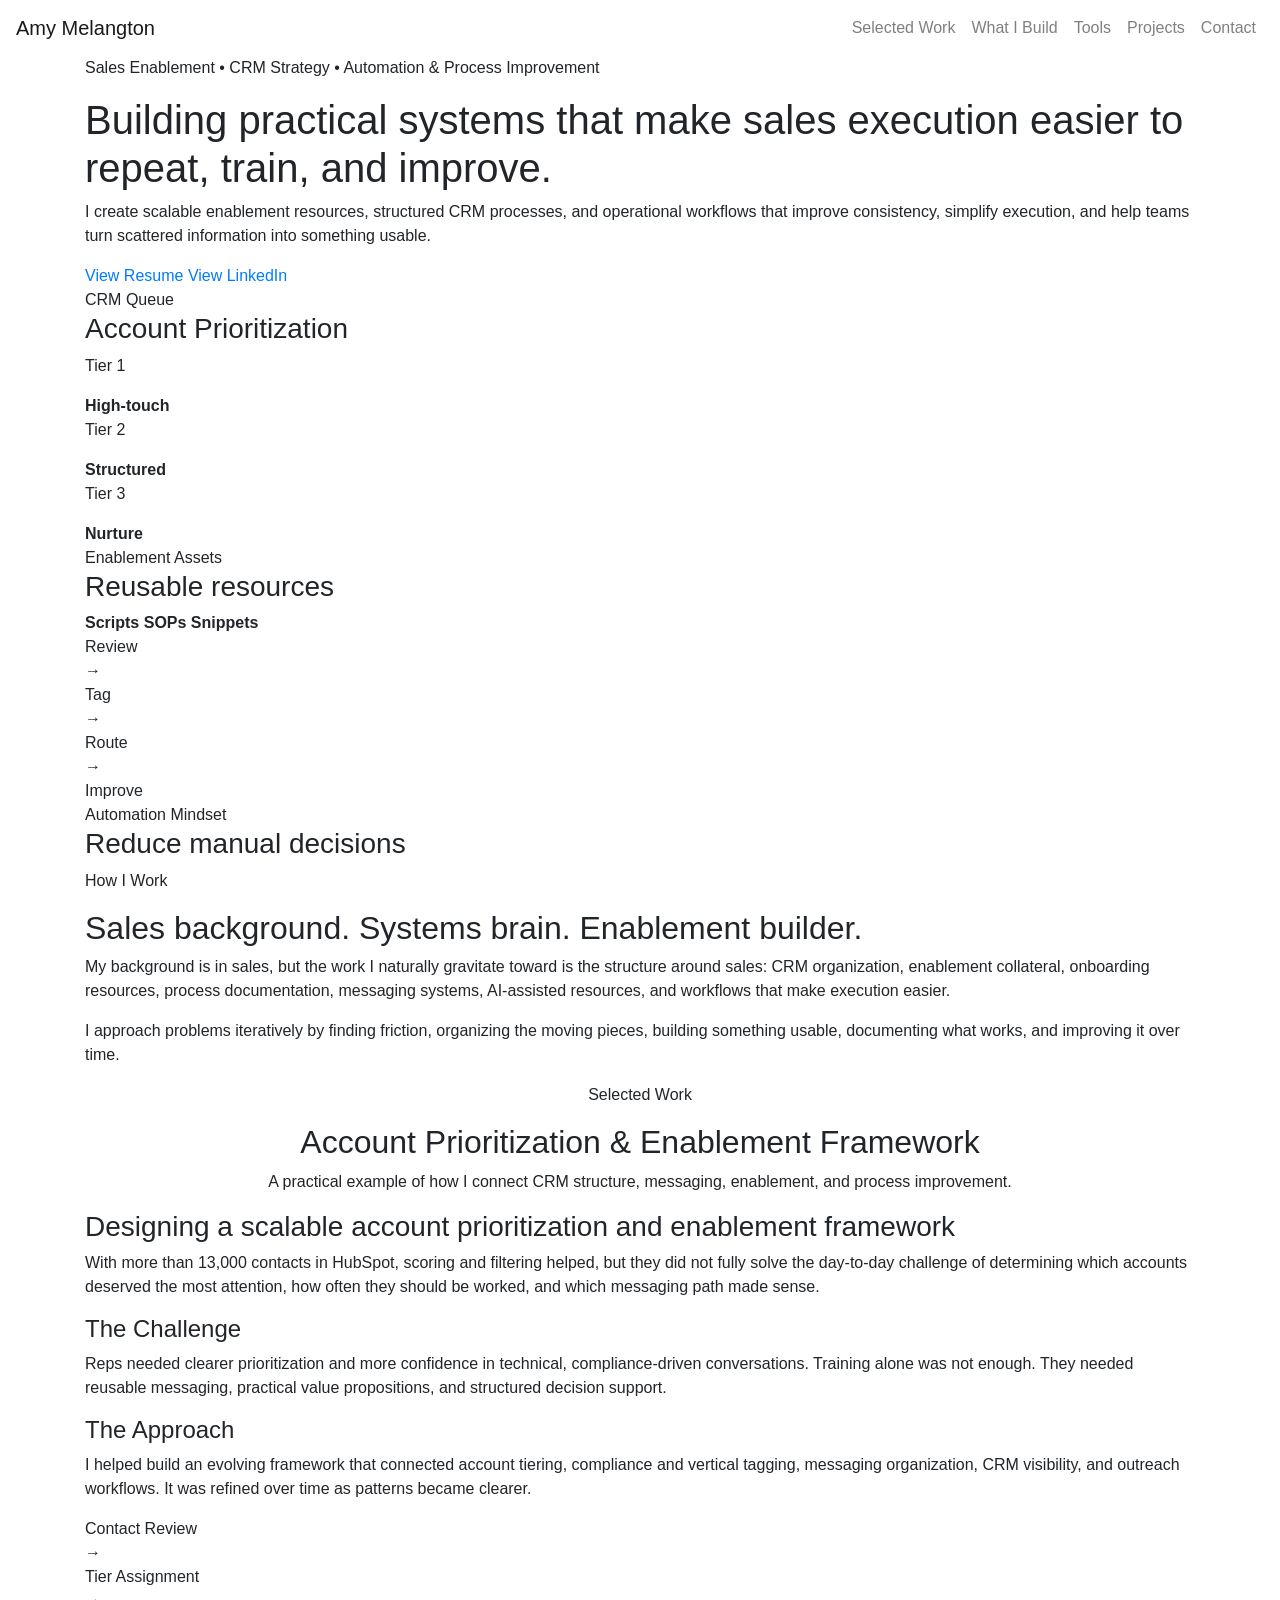
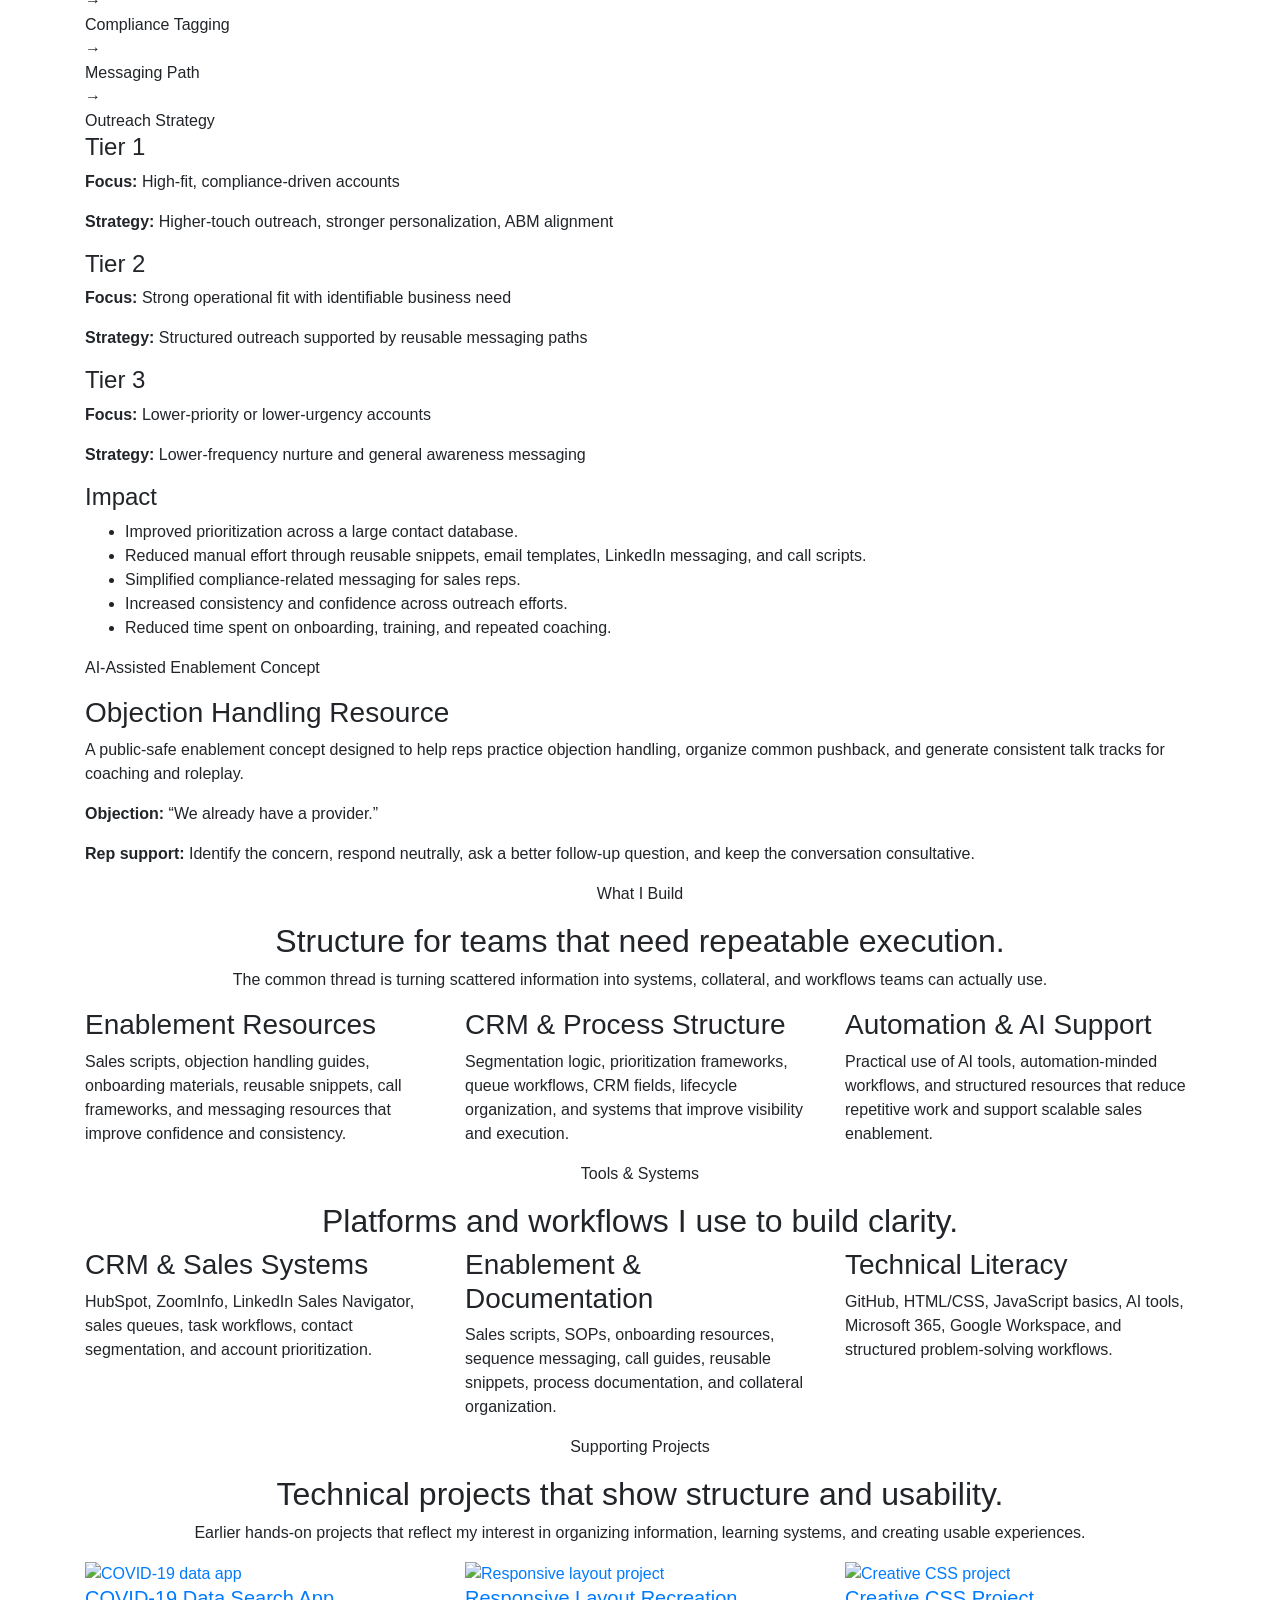
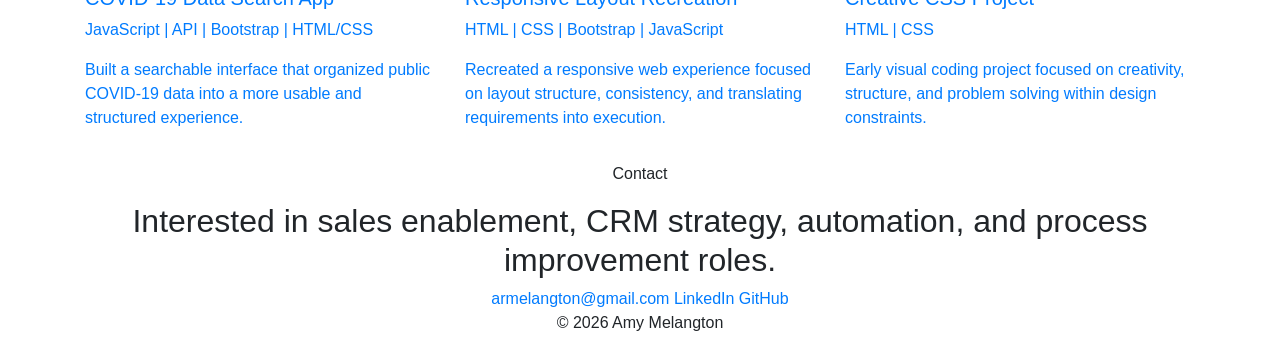
==== index.html @ 7f90ec75 "Create landing page index.html" ====
<!DOCTYPE html>
<html lang="en">
<head>
  <meta charset="UTF-8" />
  <meta name="viewport" content="width=device-width, initial-scale=1.0" />
  <title>Amy Melangton | Sales Enablement, CRM Strategy & Automation</title>

  <link rel="stylesheet" href="https://cdn.jsdelivr.net/npm/bootstrap@4.5.3/dist/css/bootstrap.min.css" />
  <link rel="stylesheet" href="./index.css" />
  <link href="https://fonts.googleapis.com/css2?family=Montserrat:wght@400;500;600;700;800&display=swap" rel="stylesheet" />
</head>

<body>
  <div id="page-wrapper">
    <header class="site-header">
      <nav class="navbar navbar-expand-md navbar-light">
        <a class="navbar-brand" href="#home">Amy Melangton</a>

        <button class="navbar-toggler" type="button" data-toggle="collapse" data-target="#navbarMenu" aria-controls="navbarMenu" aria-expanded="false" aria-label="Toggle navigation">
          <span class="navbar-toggler-icon"></span>
        </button>

        <div class="collapse navbar-collapse" id="navbarMenu">
          <ul class="navbar-nav ml-auto">
            <li class="nav-item"><a class="nav-link" href="#work">Selected Work</a></li>
            <li class="nav-item"><a class="nav-link" href="#build">What I Build</a></li>
            <li class="nav-item"><a class="nav-link" href="#tools">Tools</a></li>
            <li class="nav-item"><a class="nav-link" href="#projects">Projects</a></li>
            <li class="nav-item"><a class="nav-link" href="#contact">Contact</a></li>
          </ul>
        </div>
      </nav>
    </header>

    <main>
      <section id="home" class="hero-section">
        <div class="container hero-grid">
          <div class="hero-copy-block">
            <p class="eyebrow">Sales Enablement • CRM Strategy • Automation & Process Improvement</p>
            <h1>Building practical systems that make sales execution easier to repeat, train, and improve.</h1>
            <p class="hero-copy">
              I create scalable enablement resources, structured CRM processes, and operational workflows that improve consistency, simplify execution, and help teams turn scattered information into something usable.
            </p>

            <div class="hero-actions">
              <a class="btn-primary-custom" href="https://drive.google.com/file/d/1OQr556FsSG1uDfLB6r_ijONthHhYQtJM/view?usp=sharing" target="_blank">View Resume</a>
              <a class="btn-secondary-custom" href="https://www.linkedin.com/in/amymelangton" target="_blank">View LinkedIn</a>
            </div>
          </div>

          <div class="ops-visual" aria-label="Enablement and CRM systems visual">
            <div class="visual-card visual-card-large">
              <span>CRM Queue</span>
              <h3>Account Prioritization</h3>
              <div class="status-row"><p>Tier 1</p><strong>High-touch</strong></div>
              <div class="status-row"><p>Tier 2</p><strong>Structured</strong></div>
              <div class="status-row"><p>Tier 3</p><strong>Nurture</strong></div>
            </div>

            <div class="visual-card visual-card-small">
              <span>Enablement Assets</span>
              <h3>Reusable resources</h3>
              <div class="chip-row">
                <b>Scripts</b>
                <b>SOPs</b>
                <b>Snippets</b>
              </div>
            </div>

            <div class="workflow-bar">
              <div>Review</div>
              <span>→</span>
              <div>Tag</div>
              <span>→</span>
              <div>Route</div>
              <span>→</span>
              <div>Improve</div>
            </div>

            <div class="visual-card visual-card-bottom">
              <span>Automation Mindset</span>
              <h3>Reduce manual decisions</h3>
              <div class="progress-track"><div></div></div>
            </div>
          </div>
        </div>
      </section>

      <section class="positioning-section">
        <div class="container">
          <div class="positioning-card">
            <p class="eyebrow">How I Work</p>
            <h2>Sales background. Systems brain. Enablement builder.</h2>
            <p>
              My background is in sales, but the work I naturally gravitate toward is the structure around sales: CRM organization, enablement collateral, onboarding resources, process documentation, messaging systems, AI-assisted resources, and workflows that make execution easier.
            </p>
            <p>
              I approach problems iteratively by finding friction, organizing the moving pieces, building something usable, documenting what works, and improving it over time.
            </p>
          </div>
        </div>
      </section>

      <section id="work" class="section-wrapper">
        <div class="container text-center">
          <p class="eyebrow">Selected Work</p>
          <h2 class="section-title">Account Prioritization & Enablement Framework</h2>
          <p class="section-intro">
            A practical example of how I connect CRM structure, messaging, enablement, and process improvement.
          </p>
        </div>

        <div class="container">
          <div class="case-study-card">
            <div class="case-study-header">
              <h3>Designing a scalable account prioritization and enablement framework</h3>
              <p>
                With more than 13,000 contacts in HubSpot, scoring and filtering helped, but they did not fully solve the day-to-day challenge of determining which accounts deserved the most attention, how often they should be worked, and which messaging path made sense.
              </p>
            </div>

            <div class="case-grid">
              <div>
                <h4>The Challenge</h4>
                <p>
                  Reps needed clearer prioritization and more confidence in technical, compliance-driven conversations. Training alone was not enough. They needed reusable messaging, practical value propositions, and structured decision support.
                </p>
              </div>

              <div>
                <h4>The Approach</h4>
                <p>
                  I helped build an evolving framework that connected account tiering, compliance and vertical tagging, messaging organization, CRM visibility, and outreach workflows. It was refined over time as patterns became clearer.
                </p>
              </div>
            </div>

            <div class="process-flow">
              <div>Contact Review</div>
              <span>→</span>
              <div>Tier Assignment</div>
              <span>→</span>
              <div>Compliance Tagging</div>
              <span>→</span>
              <div>Messaging Path</div>
              <span>→</span>
              <div>Outreach Strategy</div>
            </div>

            <div class="tier-grid">
              <div class="tier-card">
                <h4>Tier 1</h4>
                <p><strong>Focus:</strong> High-fit, compliance-driven accounts</p>
                <p><strong>Strategy:</strong> Higher-touch outreach, stronger personalization, ABM alignment</p>
              </div>

              <div class="tier-card">
                <h4>Tier 2</h4>
                <p><strong>Focus:</strong> Strong operational fit with identifiable business need</p>
                <p><strong>Strategy:</strong> Structured outreach supported by reusable messaging paths</p>
              </div>

              <div class="tier-card">
                <h4>Tier 3</h4>
                <p><strong>Focus:</strong> Lower-priority or lower-urgency accounts</p>
                <p><strong>Strategy:</strong> Lower-frequency nurture and general awareness messaging</p>
              </div>
            </div>

            <div class="impact-card">
              <h4>Impact</h4>
              <ul>
                <li>Improved prioritization across a large contact database.</li>
                <li>Reduced manual effort through reusable snippets, email templates, LinkedIn messaging, and call scripts.</li>
                <li>Simplified compliance-related messaging for sales reps.</li>
                <li>Increased consistency and confidence across outreach efforts.</li>
                <li>Reduced time spent on onboarding, training, and repeated coaching.</li>
              </ul>
            </div>
          </div>

          <div class="demo-card">
            <div>
              <p class="eyebrow">AI-Assisted Enablement Concept</p>
              <h3>Objection Handling Resource</h3>
              <p>
                A public-safe enablement concept designed to help reps practice objection handling, organize common pushback, and generate consistent talk tracks for coaching and roleplay.
              </p>
            </div>

            <div class="demo-output">
              <p><strong>Objection:</strong> “We already have a provider.”</p>
              <p><strong>Rep support:</strong> Identify the concern, respond neutrally, ask a better follow-up question, and keep the conversation consultative.</p>
            </div>
          </div>
        </div>
      </section>

      <section id="build" class="section-wrapper light-section">
        <div class="container text-center">
          <p class="eyebrow">What I Build</p>
          <h2 class="section-title">Structure for teams that need repeatable execution.</h2>
          <p class="section-intro">
            The common thread is turning scattered information into systems, collateral, and workflows teams can actually use.
          </p>
        </div>

        <div class="container">
          <div class="row card-grid">
            <div class="col-md-4">
              <div class="content-card">
                <h3>Enablement Resources</h3>
                <p>Sales scripts, objection handling guides, onboarding materials, reusable snippets, call frameworks, and messaging resources that improve confidence and consistency.</p>
              </div>
            </div>

            <div class="col-md-4">
              <div class="content-card">
                <h3>CRM & Process Structure</h3>
                <p>Segmentation logic, prioritization frameworks, queue workflows, CRM fields, lifecycle organization, and systems that improve visibility and execution.</p>
              </div>
            </div>

            <div class="col-md-4">
              <div class="content-card">
                <h3>Automation & AI Support</h3>
                <p>Practical use of AI tools, automation-minded workflows, and structured resources that reduce repetitive work and support scalable sales enablement.</p>
              </div>
            </div>
          </div>
        </div>
      </section>

      <section id="tools" class="section-wrapper">
        <div class="container text-center">
          <p class="eyebrow">Tools & Systems</p>
          <h2 class="section-title">Platforms and workflows I use to build clarity.</h2>
        </div>

        <div class="container">
          <div class="row card-grid">
            <div class="col-md-4">
              <div class="content-card dark-card">
                <h3>CRM & Sales Systems</h3>
                <p>HubSpot, ZoomInfo, LinkedIn Sales Navigator, sales queues, task workflows, contact segmentation, and account prioritization.</p>
              </div>
            </div>

            <div class="col-md-4">
              <div class="content-card dark-card">
                <h3>Enablement & Documentation</h3>
                <p>Sales scripts, SOPs, onboarding resources, sequence messaging, call guides, reusable snippets, process documentation, and collateral organization.</p>
              </div>
            </div>

            <div class="col-md-4">
              <div class="content-card dark-card">
                <h3>Technical Literacy</h3>
                <p>GitHub, HTML/CSS, JavaScript basics, AI tools, Microsoft 365, Google Workspace, and structured problem-solving workflows.</p>
              </div>
            </div>
          </div>
        </div>
      </section>

      <section id="projects" class="section-wrapper light-section">
        <div class="container text-center">
          <p class="eyebrow">Supporting Projects</p>
          <h2 class="section-title">Technical projects that show structure and usability.</h2>
          <p class="section-intro">
            Earlier hands-on projects that reflect my interest in organizing information, learning systems, and creating usable experiences.
          </p>
        </div>

        <div class="container">
          <div class="row project-grid">
            <figure class="col-md-4">
              <a href="https://armelangton.github.io/myapi/" target="_blank">
                <img class="project-pic" src="https://images.unsplash.com/photo-1584036561566-baf8f5f1b144?auto=format&fit=crop&w=800&q=80" alt="COVID-19 data app" />
                <h5>COVID-19 Data Search App</h5>
                <p>JavaScript | API | Bootstrap | HTML/CSS</p>
                <p>Built a searchable interface that organized public COVID-19 data into a more usable and structured experience.</p>
              </a>
            </figure>

            <figure class="col-md-4">
              <a href="https://armelangton.github.io/staticLayout/" target="_blank">
                <img class="project-pic" src="https://images.unsplash.com/photo-1460925895917-afdab827c52f?auto=format&fit=crop&w=800&q=80" alt="Responsive layout project" />
                <h5>Responsive Layout Recreation</h5>
                <p>HTML | CSS | Bootstrap | JavaScript</p>
                <p>Recreated a responsive web experience focused on layout structure, consistency, and translating requirements into execution.</p>
              </a>
            </figure>

            <figure class="col-md-4">
              <a href="https://codepen.io/amelangton/full/xxgeKzZ" target="_blank">
                <img class="project-pic" src="https://images.unsplash.com/photo-1516321318423-f06f85e504b3?auto=format&fit=crop&w=800&q=80" alt="Creative CSS project" />
                <h5>Creative CSS Project</h5>
                <p>HTML | CSS</p>
                <p>Early visual coding project focused on creativity, structure, and problem solving within design constraints.</p>
              </a>
            </figure>
          </div>
        </div>
      </section>

      <section id="contact" class="contact-section">
        <div class="container text-center">
          <p class="eyebrow">Contact</p>
          <h2>Interested in sales enablement, CRM strategy, automation, and process improvement roles.</h2>
          <div class="contact-links">
            <a href="mailto:armelangton@gmail.com">armelangton@gmail.com</a>
            <a target="_blank" href="https://www.linkedin.com/in/amymelangton">LinkedIn</a>
            <a target="_blank" href="https://www.github.com/armelangton">GitHub</a>
          </div>
        </div>
      </section>
    </main>

    <footer class="footer">
      <div class="container text-center">
        <p>&copy; 2026 Amy Melangton</p>
      </div>
    </footer>
  </div>

  <script src="https://code.jquery.com/jquery-3.5.1.slim.min.js"></script>
  <script src="https://cdn.jsdelivr.net/npm/bootstrap@4.5.3/dist/js/bootstrap.bundle.min.js"></script>
</body>
</html>
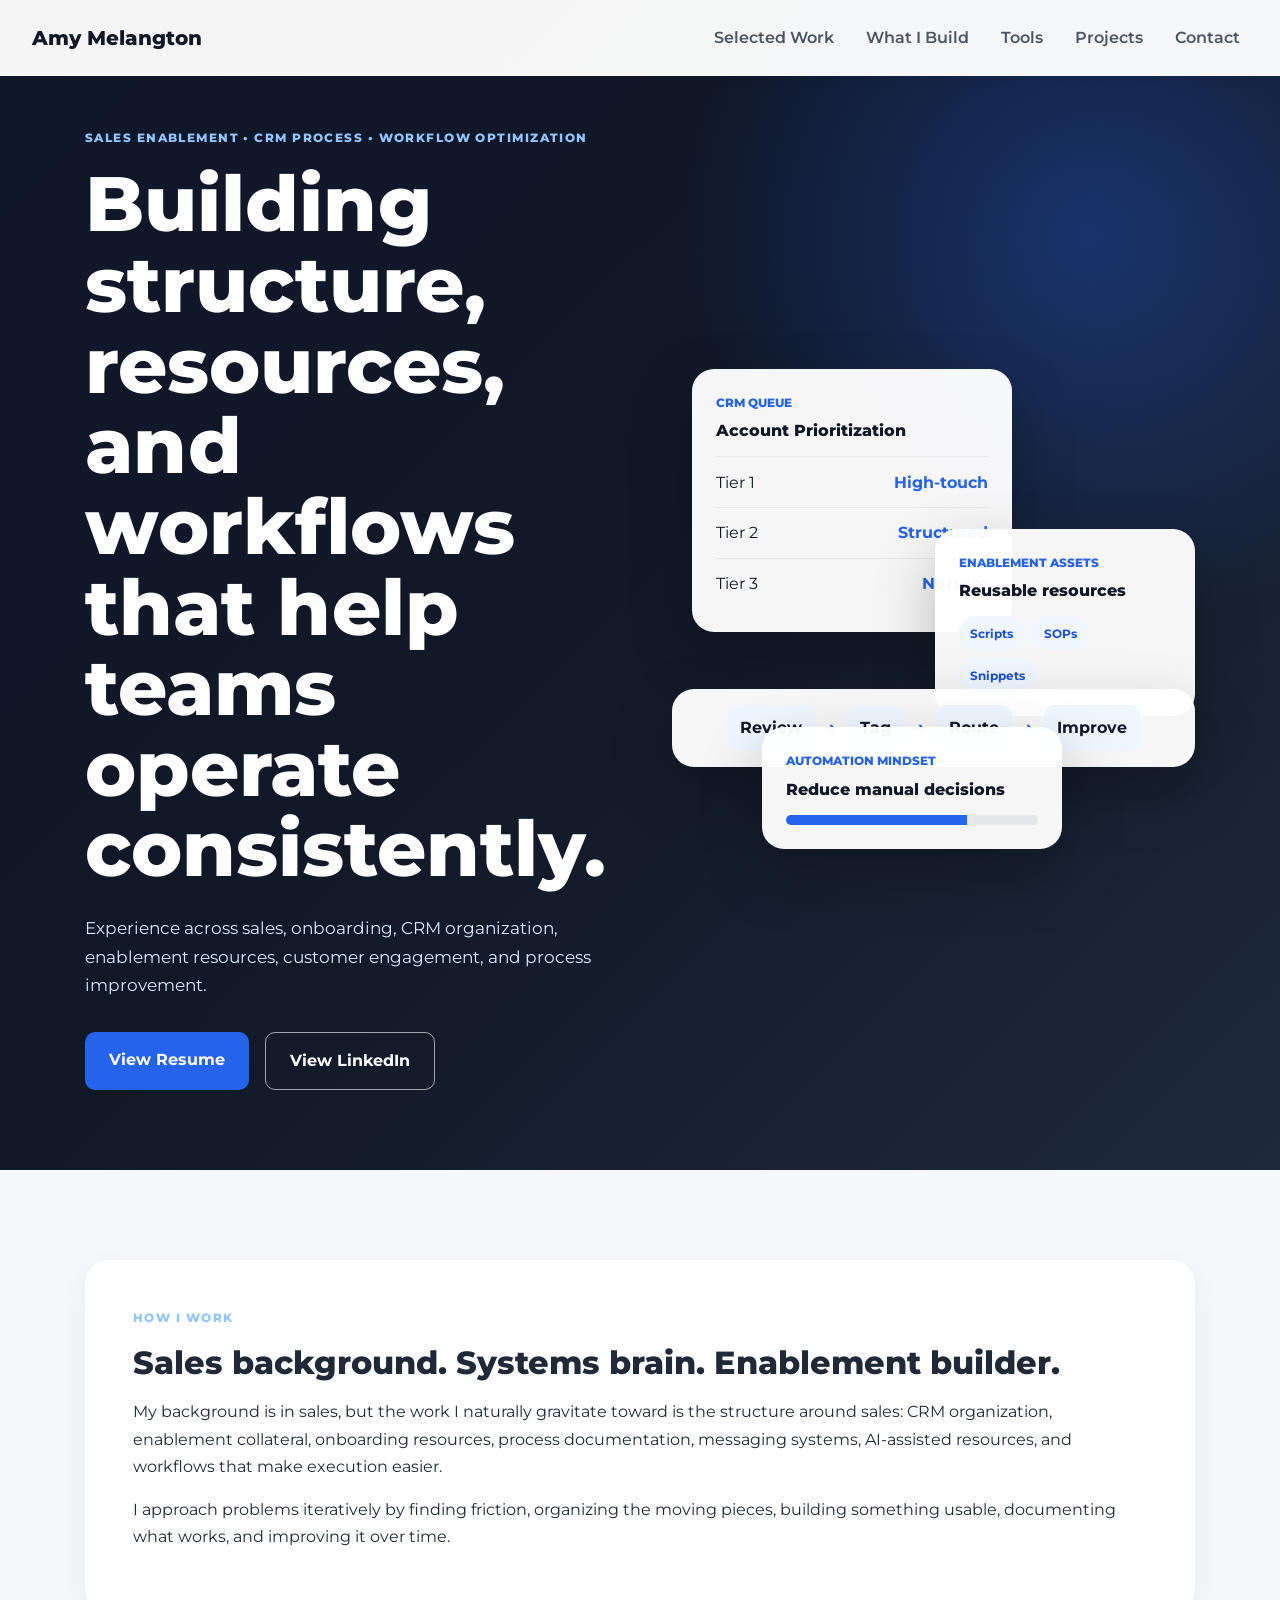
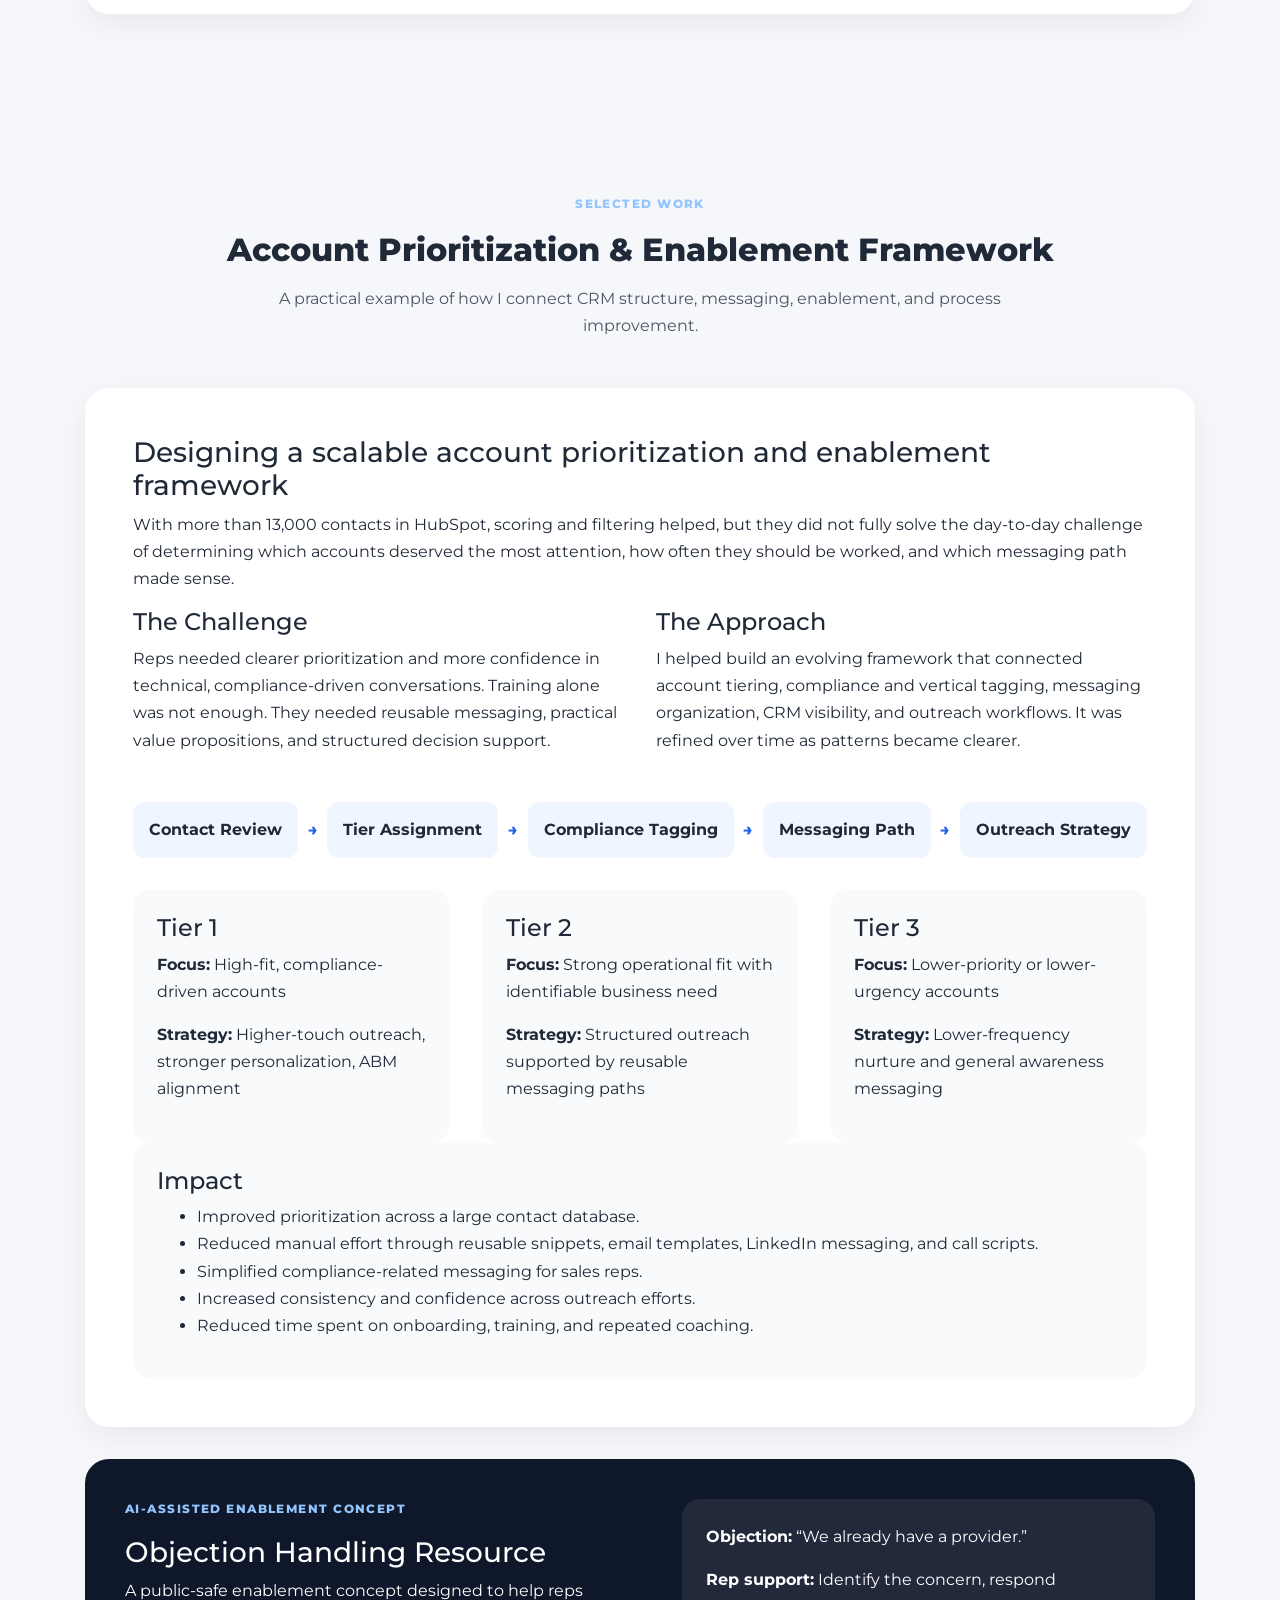
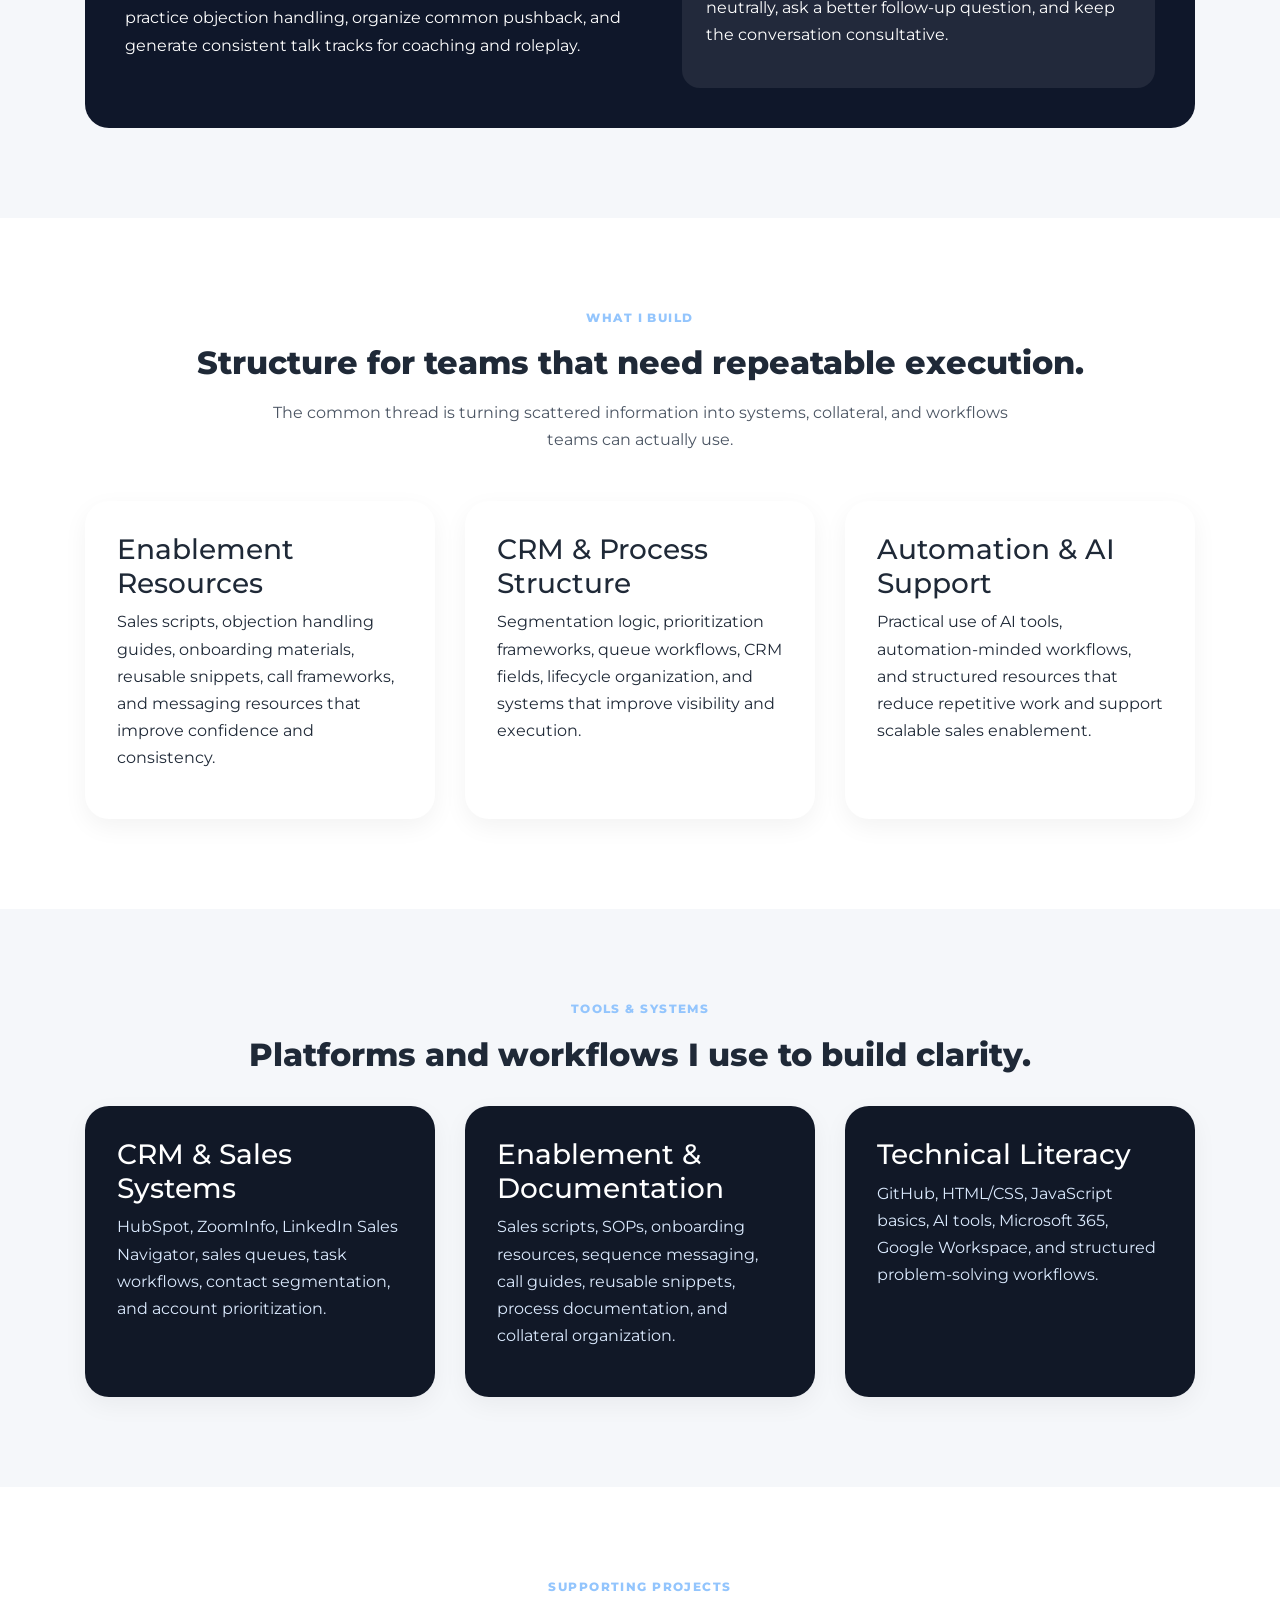
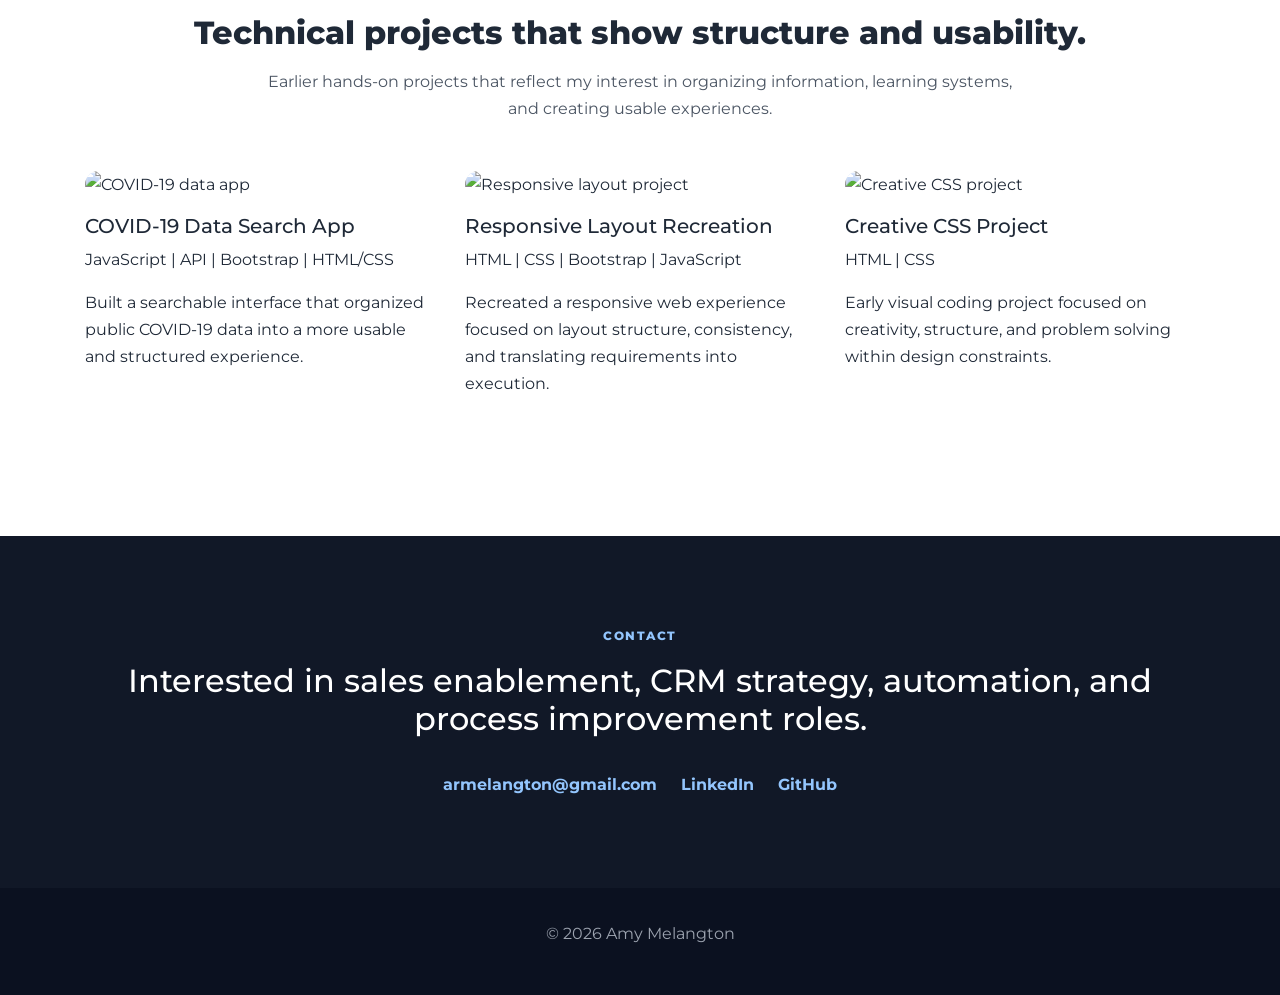
==== commit ed9eb2d5: "Update homepage hero positioning" ====
--- a/index.html
+++ b/index.html
@@ -36,10 +36,10 @@
       <section id="home" class="hero-section">
         <div class="container hero-grid">
           <div class="hero-copy-block">
-            <p class="eyebrow">Sales Enablement • CRM Strategy • Automation & Process Improvement</p>
-            <h1>Building practical systems that make sales execution easier to repeat, train, and improve.</h1>
+            <p class="eyebrow">Sales Enablement • CRM Process • Workflow Optimization</p>
+            <h1>Building structure, resources, and workflows that help teams operate consistently.</h1>
             <p class="hero-copy">
-              I create scalable enablement resources, structured CRM processes, and operational workflows that improve consistency, simplify execution, and help teams turn scattered information into something usable.
+              Experience across sales, onboarding, CRM organization, enablement resources, customer engagement, and process improvement.
             </p>
 
             <div class="hero-actions">
@@ -327,4 +327,4 @@
   <script src="https://code.jquery.com/jquery-3.5.1.slim.min.js"></script>
   <script src="https://cdn.jsdelivr.net/npm/bootstrap@4.5.3/dist/js/bootstrap.bundle.min.js"></script>
 </body>
-</html>
+</html>
--- a/index.css
+++ b/index.css
@@ -0,0 +1,421 @@
+html {
+  scroll-behavior: smooth;
+}
+
+body {
+  margin: 0;
+  font-family: 'Montserrat', sans-serif;
+  background: #f5f7fa;
+  color: #1f2937;
+  line-height: 1.7;
+}
+
+.site-header {
+  position: fixed;
+  width: 100%;
+  z-index: 1000;
+}
+
+.navbar {
+  background: rgba(255,255,255,0.96);
+  padding: 1rem 2rem;
+  box-shadow: 0 2px 12px rgba(0,0,0,0.05);
+}
+
+.navbar-brand {
+  font-weight: 800;
+  color: #111827 !important;
+}
+
+.nav-link {
+  font-weight: 600;
+  margin-left: 1rem;
+  color: #4b5563 !important;
+}
+
+.nav-link:hover {
+  color: #2563eb !important;
+}
+
+.hero-section {
+  min-height: 100vh;
+  display: flex;
+  align-items: center;
+  padding: 8rem 0 5rem;
+  background:
+    radial-gradient(circle at 85% 20%, rgba(37,99,235,0.35), transparent 28%),
+    linear-gradient(135deg,#0f172a 0%,#111827 48%,#1e293b 100%);
+  color: white;
+}
+
+.hero-grid {
+  display: grid;
+  grid-template-columns: 1fr 1fr;
+  gap: 4rem;
+  align-items: center;
+}
+
+.eyebrow {
+  color: #93c5fd;
+  text-transform: uppercase;
+  font-size: 0.75rem;
+  letter-spacing: 0.12em;
+  font-weight: 800;
+  margin-bottom: 1rem;
+}
+
+.hero-copy-block h1 {
+  font-size: clamp(3rem, 6vw, 5rem);
+  line-height: 1.05;
+  font-weight: 800;
+  margin-bottom: 1.5rem;
+}
+
+.hero-copy {
+  color: #dbeafe;
+  max-width: 720px;
+  font-size: 1.05rem;
+}
+
+.hero-actions {
+  display: flex;
+  gap: 1rem;
+  flex-wrap: wrap;
+  margin-top: 2rem;
+}
+
+.btn-primary-custom,
+.btn-secondary-custom {
+  text-decoration: none !important;
+  padding: 0.9rem 1.5rem;
+  border-radius: 10px;
+  font-weight: 700;
+  transition: 0.2s ease;
+}
+
+.btn-primary-custom {
+  background: #2563eb;
+  color: white;
+}
+
+.btn-primary-custom:hover {
+  background: #1d4ed8;
+  color: white;
+}
+
+.btn-secondary-custom {
+  border: 1px solid rgba(255,255,255,0.6);
+  color: white;
+}
+
+.btn-secondary-custom:hover {
+  background: rgba(255,255,255,0.1);
+  color: white;
+}
+
+.ops-visual {
+  position: relative;
+  min-height: 520px;
+}
+
+.visual-card,
+.workflow-bar {
+  position: absolute;
+  background: rgba(255,255,255,0.96);
+  color: #111827;
+  border-radius: 22px;
+  box-shadow: 0 25px 60px rgba(0,0,0,0.25);
+}
+
+.visual-card {
+  padding: 1.5rem;
+}
+
+.visual-card span {
+  display: block;
+  color: #2563eb;
+  font-size: 0.75rem;
+  font-weight: 800;
+  text-transform: uppercase;
+  margin-bottom: 0.5rem;
+}
+
+.visual-card h3 {
+  font-size: 1rem;
+  font-weight: 800;
+  margin-bottom: 1rem;
+}
+
+.visual-card-large {
+  width: 320px;
+  top: 20px;
+  left: 20px;
+}
+
+.visual-card-small {
+  width: 260px;
+  top: 180px;
+  right: 0;
+}
+
+.visual-card-bottom {
+  width: 300px;
+  bottom: 20px;
+  left: 90px;
+}
+
+.status-row {
+  display: flex;
+  justify-content: space-between;
+  padding: 0.7rem 0;
+  border-top: 1px solid #e5e7eb;
+}
+
+.status-row p {
+  margin: 0;
+}
+
+.status-row strong {
+  color: #2563eb;
+}
+
+.chip-row {
+  display: flex;
+  flex-wrap: wrap;
+  gap: 0.5rem;
+}
+
+.chip-row b {
+  background: #eff6ff;
+  color: #1d4ed8;
+  padding: 0.4rem 0.7rem;
+  border-radius: 999px;
+  font-size: 0.78rem;
+}
+
+.workflow-bar {
+  left: 0;
+  right: 0;
+  top: 340px;
+  padding: 1rem;
+  display: flex;
+  justify-content: center;
+  align-items: center;
+  gap: 0.7rem;
+}
+
+.workflow-bar div {
+  background: #eff6ff;
+  padding: 0.6rem 0.8rem;
+  border-radius: 10px;
+  font-weight: 700;
+}
+
+.workflow-bar span {
+  color: #2563eb;
+  font-weight: 800;
+}
+
+.progress-track {
+  background: #e5e7eb;
+  border-radius: 999px;
+  overflow: hidden;
+  height: 10px;
+}
+
+.progress-track div {
+  width: 72%;
+  height: 100%;
+  background: #2563eb;
+}
+
+.positioning-section,
+.section-wrapper,
+.contact-section {
+  padding: 90px 0;
+}
+
+.positioning-card,
+.case-study-card,
+.content-card,
+.demo-card {
+  border-radius: 24px;
+}
+
+.positioning-card {
+  background: white;
+  padding: 3rem;
+  box-shadow: 0 10px 30px rgba(0,0,0,0.06);
+}
+
+.positioning-card h2,
+.section-title {
+  font-weight: 800;
+  margin-bottom: 1rem;
+}
+
+.section-intro {
+  max-width: 760px;
+  margin: 0 auto 3rem;
+  color: #4b5563;
+}
+
+.case-study-card {
+  background: white;
+  padding: 3rem;
+  box-shadow: 0 10px 30px rgba(0,0,0,0.06);
+}
+
+.case-grid,
+.tier-grid {
+  display: grid;
+  grid-template-columns: repeat(2,1fr);
+  gap: 2rem;
+}
+
+.tier-grid {
+  grid-template-columns: repeat(3,1fr);
+  margin-top: 2rem;
+}
+
+.process-flow {
+  display: flex;
+  justify-content: space-between;
+  align-items: center;
+  gap: 0.5rem;
+  margin: 2rem 0;
+  flex-wrap: wrap;
+}
+
+.process-flow div {
+  background: #eff6ff;
+  padding: 0.9rem 1rem;
+  border-radius: 12px;
+  font-weight: 700;
+}
+
+.process-flow span {
+  color: #2563eb;
+  font-weight: 800;
+}
+
+.tier-card,
+.impact-card {
+  background: #f8fafc;
+  padding: 1.5rem;
+  border-radius: 18px;
+}
+
+.demo-card {
+  background: #0f172a;
+  color: white;
+  padding: 2.5rem;
+  margin-top: 2rem;
+  display: grid;
+  grid-template-columns: 1fr 0.9fr;
+  gap: 2rem;
+}
+
+.demo-output {
+  background: rgba(255,255,255,0.08);
+  border-radius: 18px;
+  padding: 1.5rem;
+}
+
+.light-section {
+  background: white;
+}
+
+.card-grid {
+  margin-top: 2rem;
+}
+
+.content-card {
+  background: white;
+  padding: 2rem;
+  height: 100%;
+  box-shadow: 0 8px 24px rgba(0,0,0,0.05);
+}
+
+.dark-card {
+  background: #111827;
+  color: white;
+}
+
+.dark-card p {
+  color: #dbeafe;
+}
+
+.project-grid figure {
+  margin-bottom: 2rem;
+}
+
+.project-grid a {
+  text-decoration: none;
+  color: inherit;
+}
+
+.project-pic {
+  width: 100%;
+  border-radius: 18px;
+  margin-bottom: 1rem;
+  height: 240px;
+  object-fit: cover;
+}
+
+.contact-section {
+  background: #111827;
+  color: white;
+}
+
+.contact-links {
+  display: flex;
+  justify-content: center;
+  gap: 1.5rem;
+  flex-wrap: wrap;
+  margin-top: 2rem;
+}
+
+.contact-links a {
+  color: #93c5fd;
+  font-weight: 700;
+  text-decoration: none;
+}
+
+.footer {
+  background: #0b1120;
+  color: #9ca3af;
+  text-align: center;
+  padding: 2rem 0;
+}
+
+@media (max-width: 992px) {
+  .hero-grid,
+  .case-grid,
+  .tier-grid,
+  .demo-card {
+    grid-template-columns: 1fr;
+  }
+}
+
+@media (max-width: 768px) {
+  .hero-section {
+    padding: 7rem 0 4rem;
+  }
+
+  .ops-visual {
+    display: none;
+  }
+
+  .navbar {
+    padding: 1rem;
+  }
+
+  .nav-link {
+    margin-left: 0;
+  }
+
+  .process-flow {
+    flex-direction: column;
+  }
+}
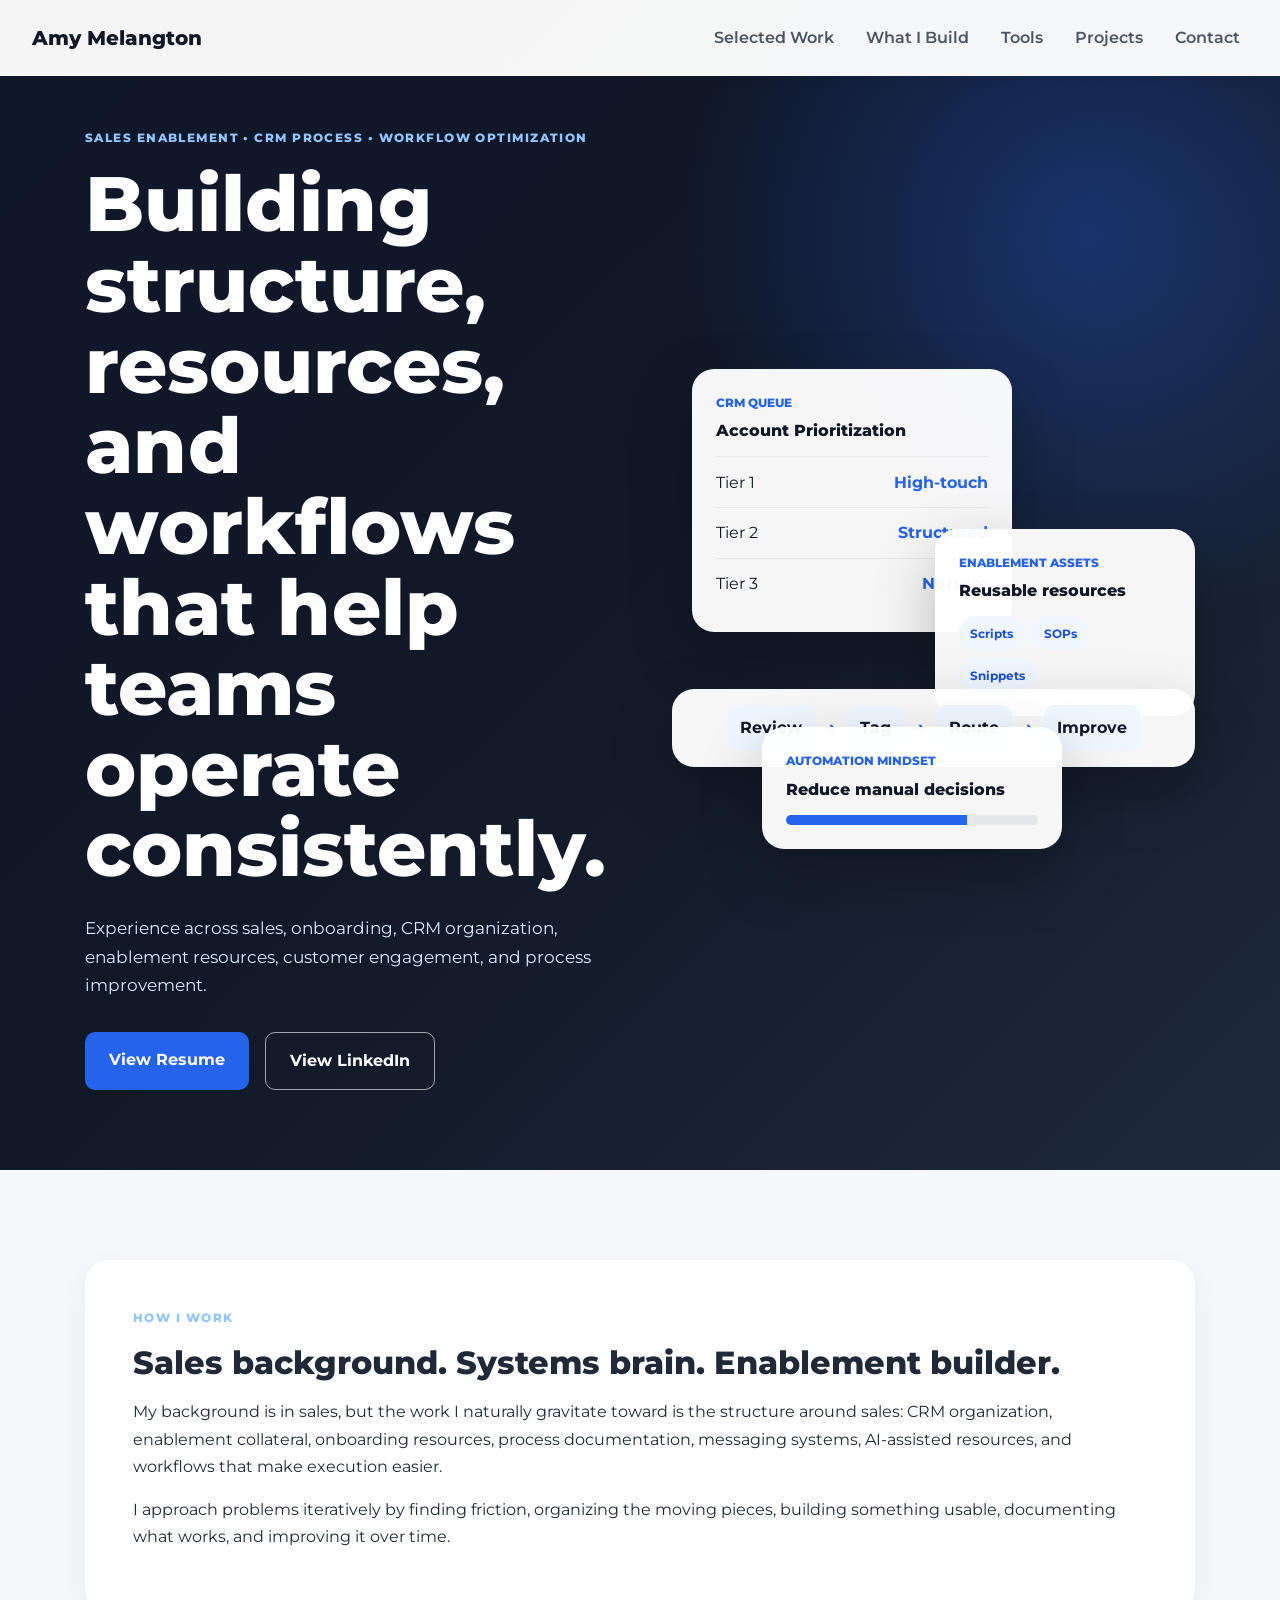
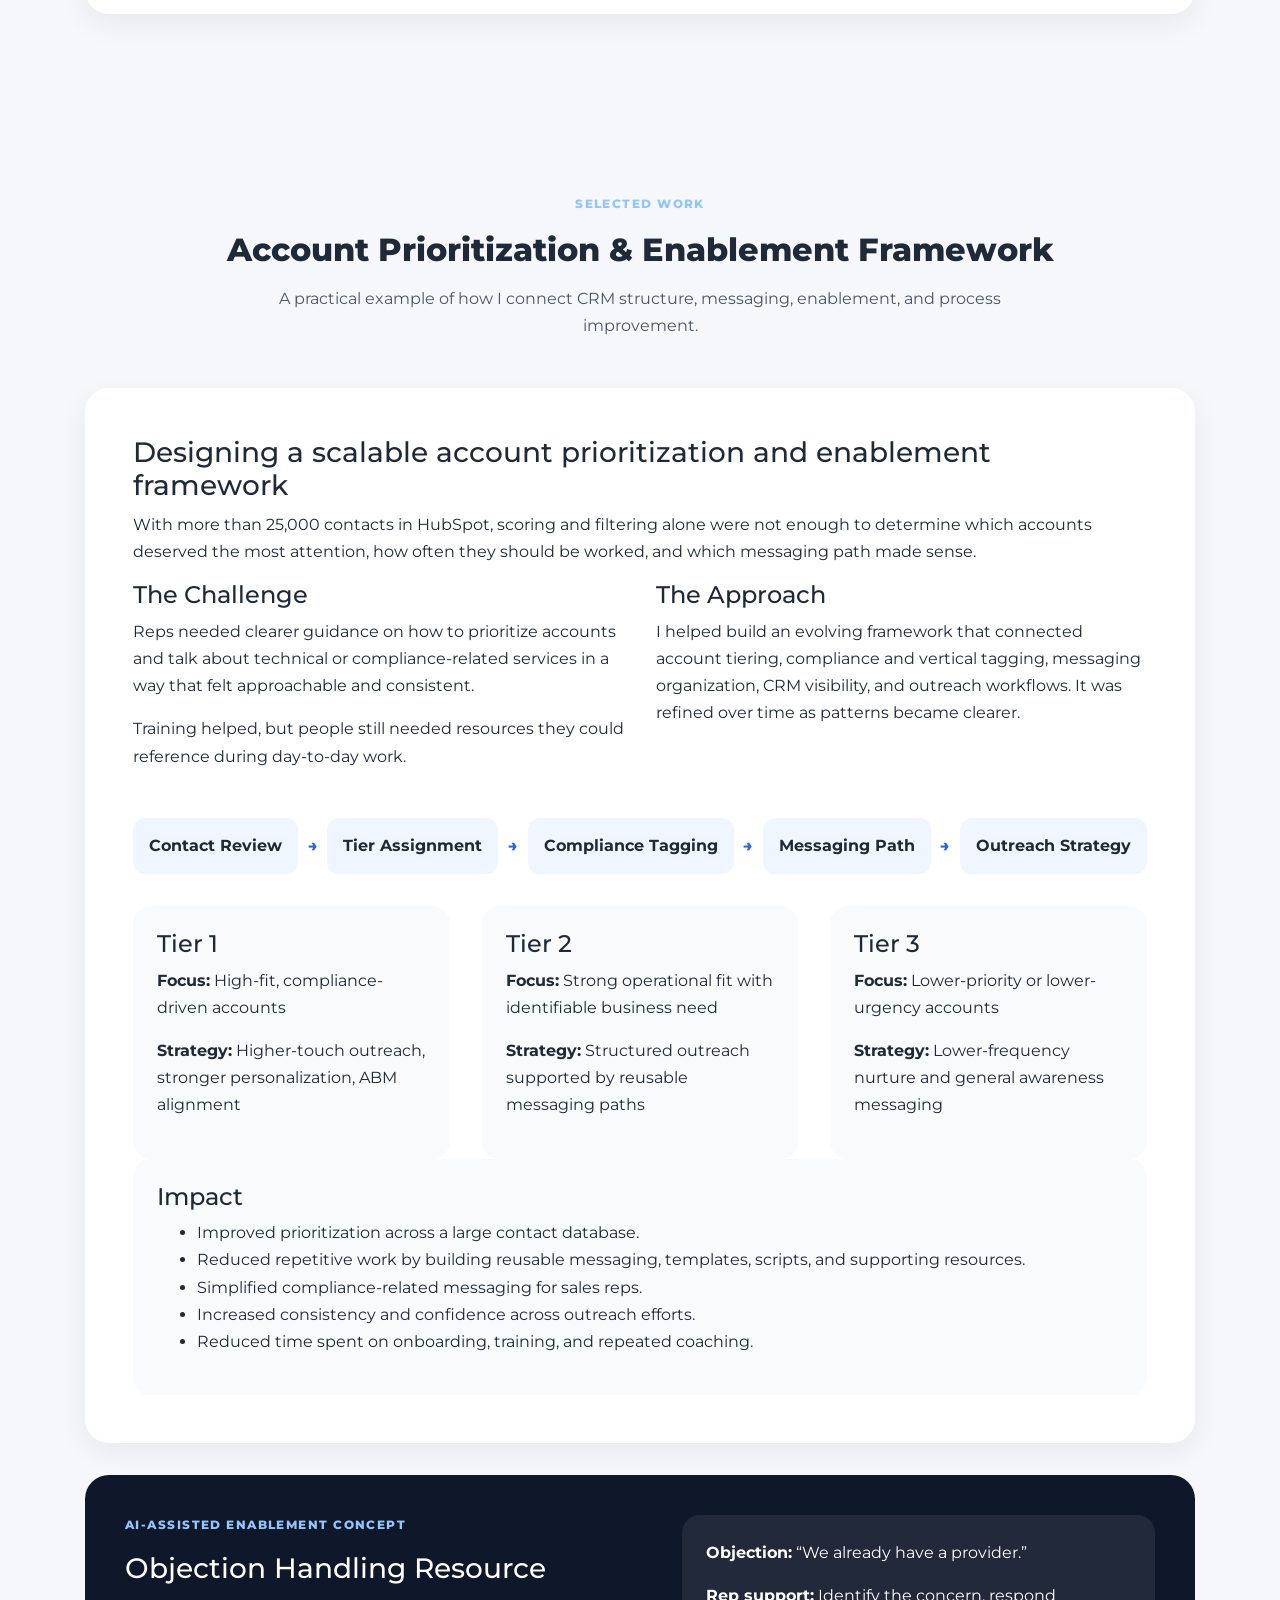
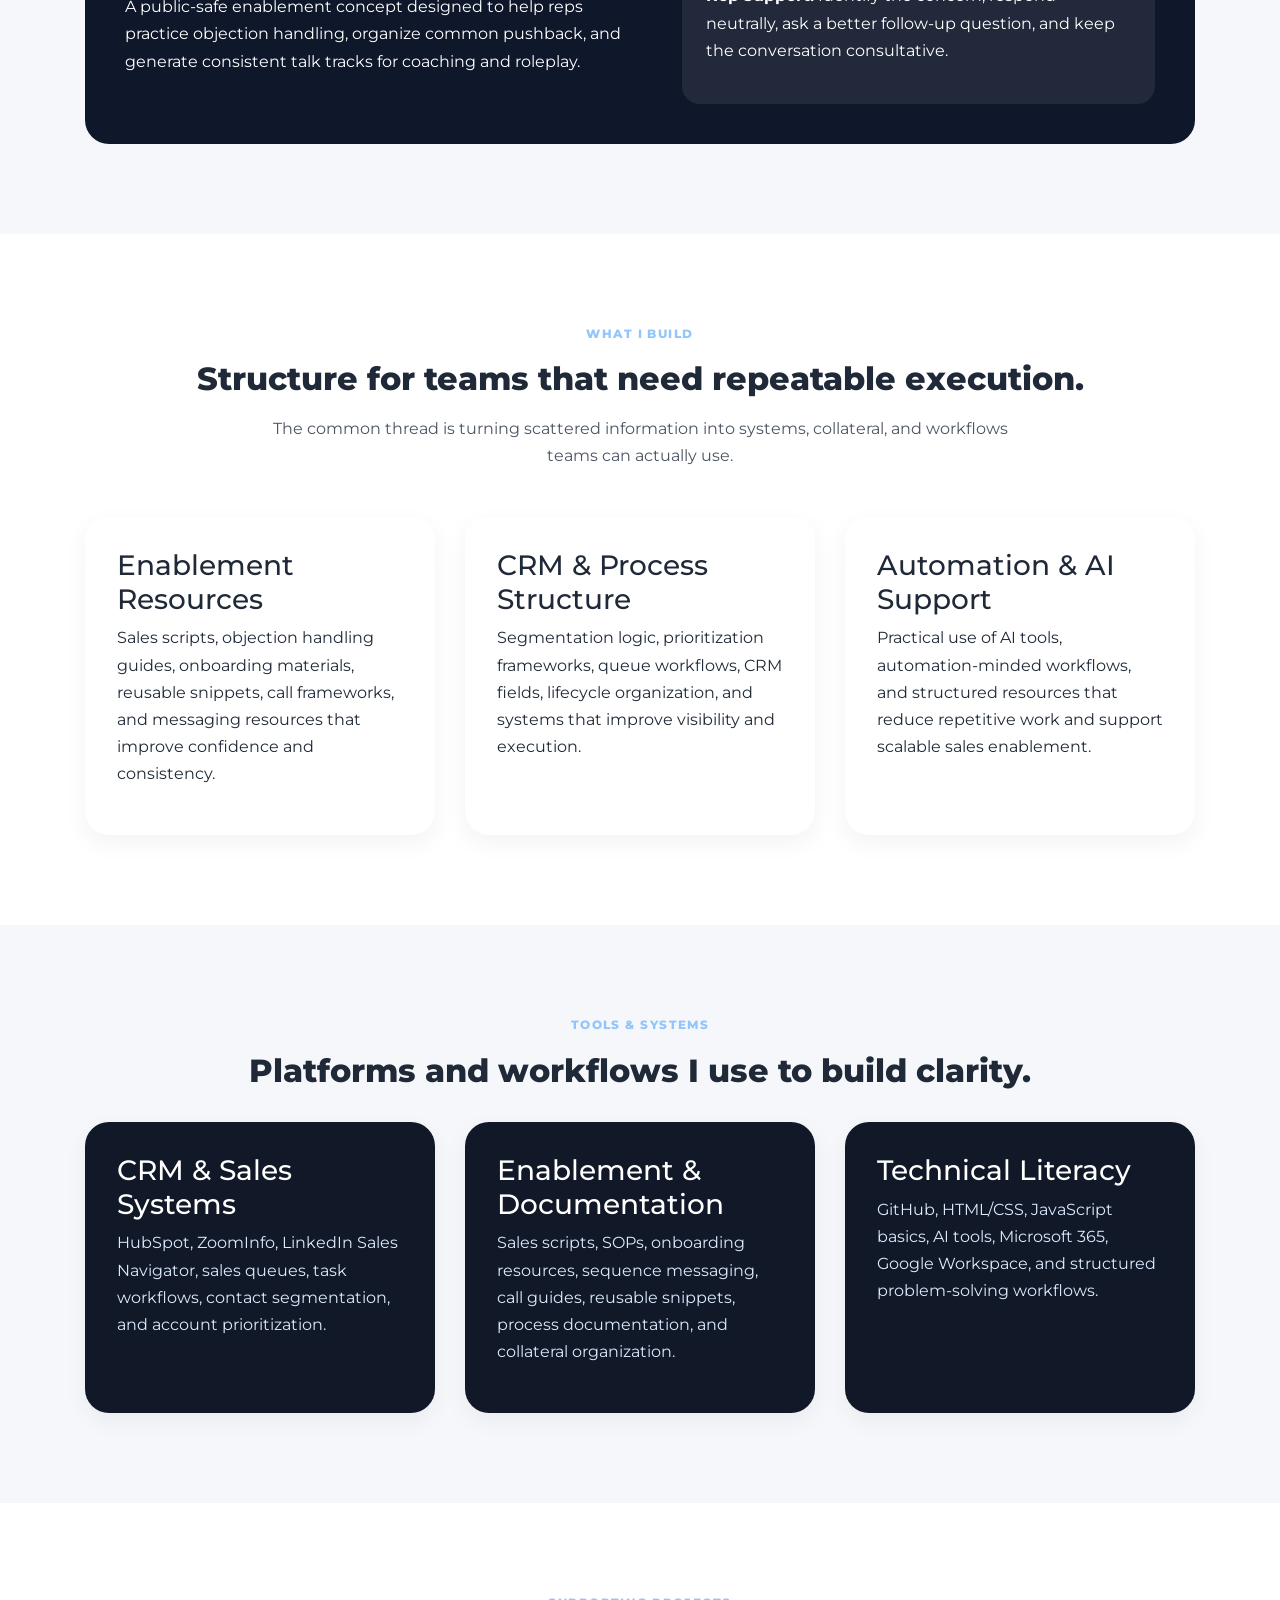
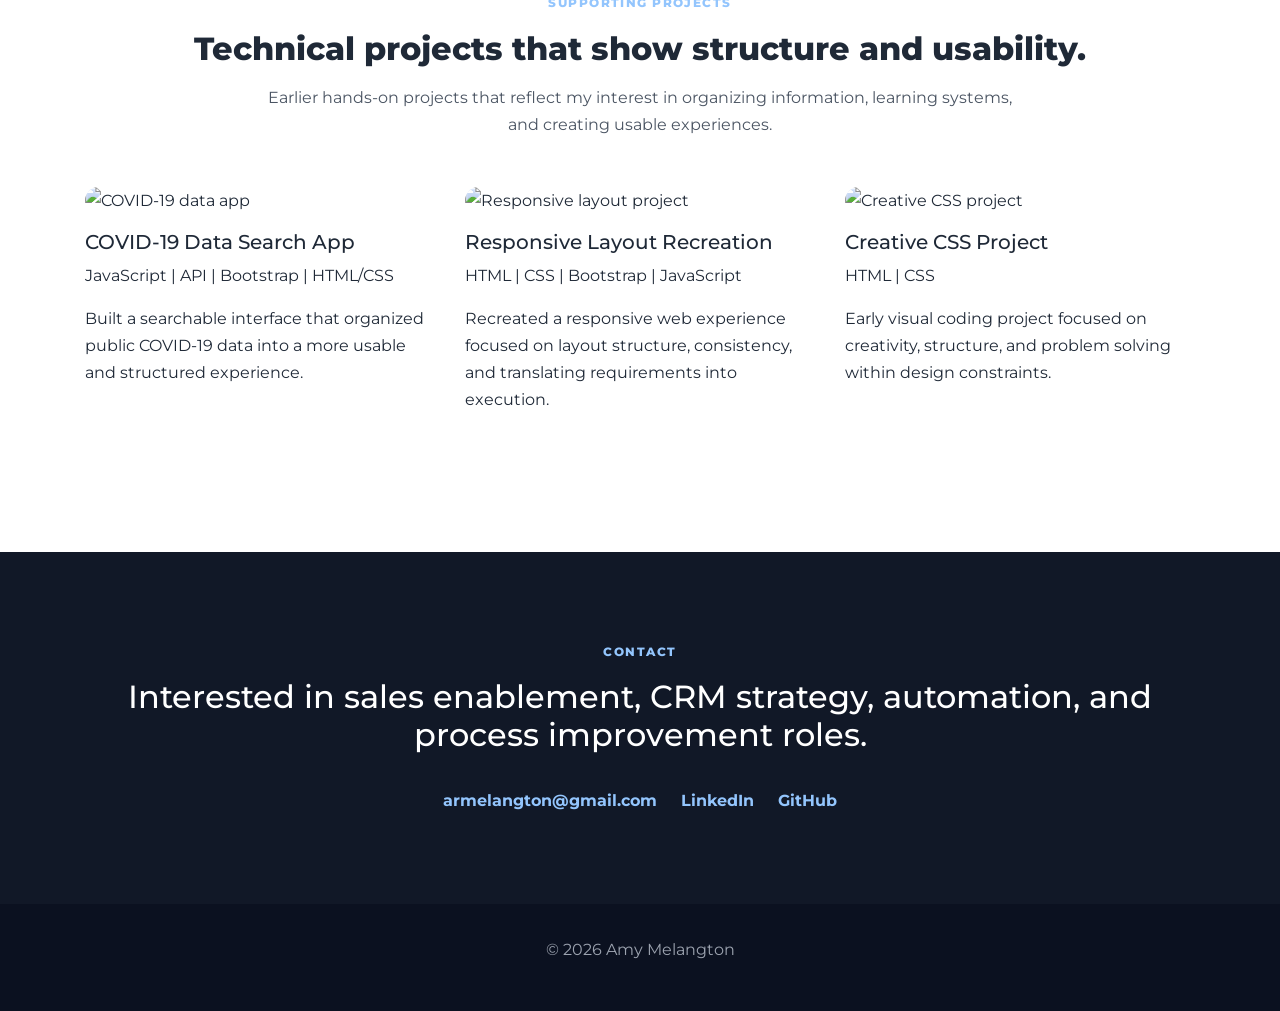
==== commit bf0ca669: "Refine selected work case study copy" ====
--- a/index.html
+++ b/index.html
@@ -115,7 +115,7 @@
             <div class="case-study-header">
               <h3>Designing a scalable account prioritization and enablement framework</h3>
               <p>
-                With more than 13,000 contacts in HubSpot, scoring and filtering helped, but they did not fully solve the day-to-day challenge of determining which accounts deserved the most attention, how often they should be worked, and which messaging path made sense.
+                With more than 25,000 contacts in HubSpot, scoring and filtering alone were not enough to determine which accounts deserved the most attention, how often they should be worked, and which messaging path made sense.
               </p>
             </div>
 
@@ -123,7 +123,10 @@
               <div>
                 <h4>The Challenge</h4>
                 <p>
-                  Reps needed clearer prioritization and more confidence in technical, compliance-driven conversations. Training alone was not enough. They needed reusable messaging, practical value propositions, and structured decision support.
+                  Reps needed clearer guidance on how to prioritize accounts and talk about technical or compliance-related services in a way that felt approachable and consistent.
+                </p>
+                <p>
+                  Training helped, but people still needed resources they could reference during day-to-day work.
                 </p>
               </div>
 
@@ -171,7 +174,7 @@
               <h4>Impact</h4>
               <ul>
                 <li>Improved prioritization across a large contact database.</li>
-                <li>Reduced manual effort through reusable snippets, email templates, LinkedIn messaging, and call scripts.</li>
+                <li>Reduced repetitive work by building reusable messaging, templates, scripts, and supporting resources.</li>
                 <li>Simplified compliance-related messaging for sales reps.</li>
                 <li>Increased consistency and confidence across outreach efforts.</li>
                 <li>Reduced time spent on onboarding, training, and repeated coaching.</li>
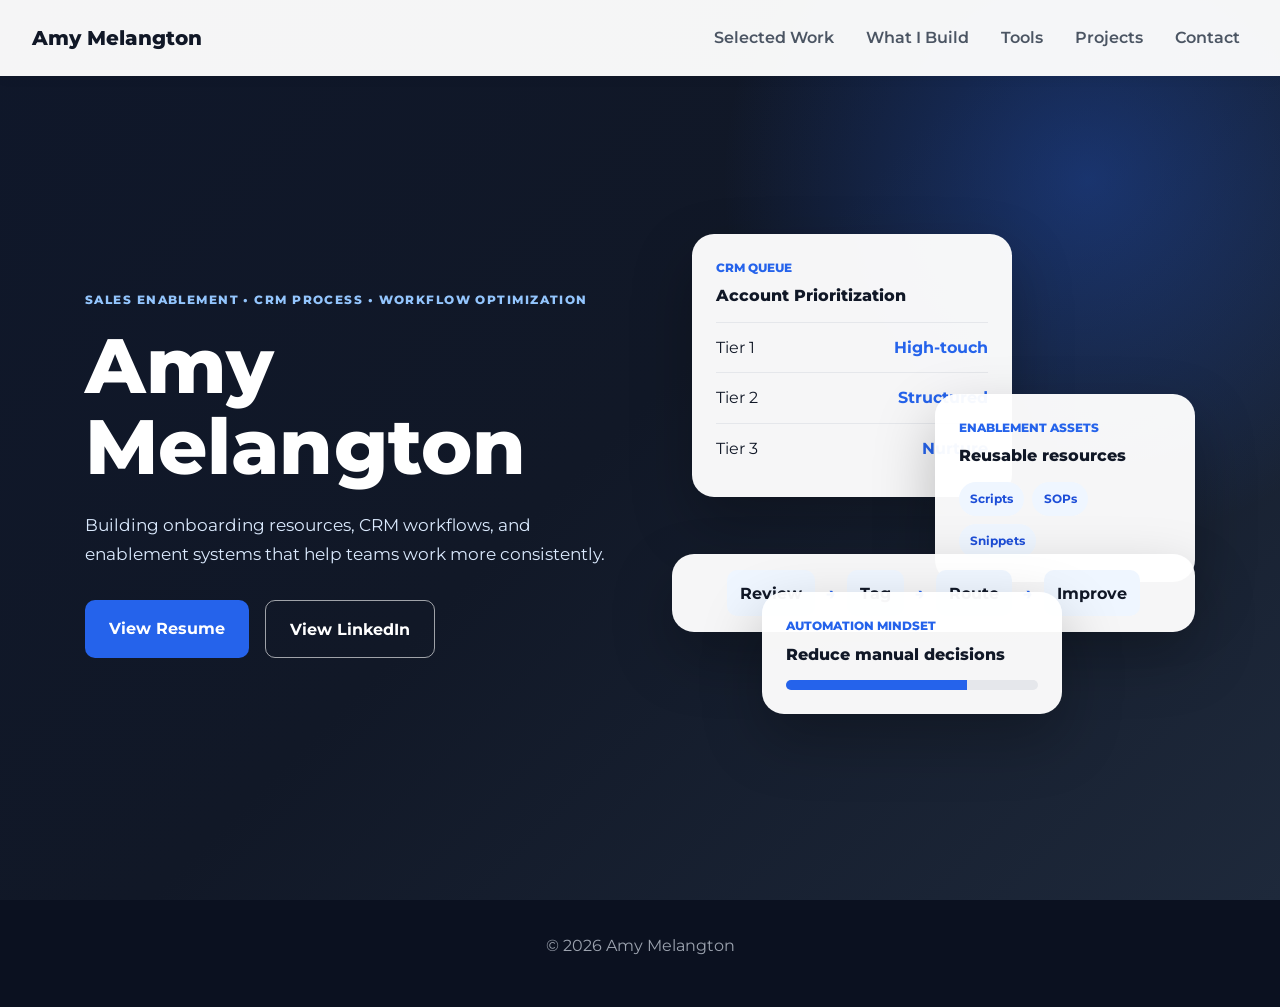
==== commit a9b2782f: "Update homepage hero positioning" ====
--- a/index.html
+++ b/index.html
@@ -3,7 +3,7 @@
 <head>
   <meta charset="UTF-8" />
   <meta name="viewport" content="width=device-width, initial-scale=1.0" />
-  <title>Amy Melangton | Sales Enablement, CRM Strategy & Automation</title>
+  <title>Amy Melangton | Sales Enablement & Workflow Optimization</title>
 
   <link rel="stylesheet" href="https://cdn.jsdelivr.net/npm/bootstrap@4.5.3/dist/css/bootstrap.min.css" />
   <link rel="stylesheet" href="./index.css" />
@@ -37,9 +37,9 @@
         <div class="container hero-grid">
           <div class="hero-copy-block">
             <p class="eyebrow">Sales Enablement • CRM Process • Workflow Optimization</p>
-            <h1>Building structure, resources, and workflows that help teams operate consistently.</h1>
+            <h1>Amy Melangton</h1>
             <p class="hero-copy">
-              Experience across sales, onboarding, CRM organization, enablement resources, customer engagement, and process improvement.
+              Building onboarding resources, CRM workflows, and enablement systems that help teams work more consistently.
             </p>
 
             <div class="hero-actions">
@@ -85,239 +85,6 @@
           </div>
         </div>
       </section>
-
-      <section class="positioning-section">
-        <div class="container">
-          <div class="positioning-card">
-            <p class="eyebrow">How I Work</p>
-            <h2>Sales background. Systems brain. Enablement builder.</h2>
-            <p>
-              My background is in sales, but the work I naturally gravitate toward is the structure around sales: CRM organization, enablement collateral, onboarding resources, process documentation, messaging systems, AI-assisted resources, and workflows that make execution easier.
-            </p>
-            <p>
-              I approach problems iteratively by finding friction, organizing the moving pieces, building something usable, documenting what works, and improving it over time.
-            </p>
-          </div>
-        </div>
-      </section>
-
-      <section id="work" class="section-wrapper">
-        <div class="container text-center">
-          <p class="eyebrow">Selected Work</p>
-          <h2 class="section-title">Account Prioritization & Enablement Framework</h2>
-          <p class="section-intro">
-            A practical example of how I connect CRM structure, messaging, enablement, and process improvement.
-          </p>
-        </div>
-
-        <div class="container">
-          <div class="case-study-card">
-            <div class="case-study-header">
-              <h3>Designing a scalable account prioritization and enablement framework</h3>
-              <p>
-                With more than 25,000 contacts in HubSpot, scoring and filtering alone were not enough to determine which accounts deserved the most attention, how often they should be worked, and which messaging path made sense.
-              </p>
-            </div>
-
-            <div class="case-grid">
-              <div>
-                <h4>The Challenge</h4>
-                <p>
-                  Reps needed clearer guidance on how to prioritize accounts and talk about technical or compliance-related services in a way that felt approachable and consistent.
-                </p>
-                <p>
-                  Training helped, but people still needed resources they could reference during day-to-day work.
-                </p>
-              </div>
-
-              <div>
-                <h4>The Approach</h4>
-                <p>
-                  I helped build an evolving framework that connected account tiering, compliance and vertical tagging, messaging organization, CRM visibility, and outreach workflows. It was refined over time as patterns became clearer.
-                </p>
-              </div>
-            </div>
-
-            <div class="process-flow">
-              <div>Contact Review</div>
-              <span>→</span>
-              <div>Tier Assignment</div>
-              <span>→</span>
-              <div>Compliance Tagging</div>
-              <span>→</span>
-              <div>Messaging Path</div>
-              <span>→</span>
-              <div>Outreach Strategy</div>
-            </div>
-
-            <div class="tier-grid">
-              <div class="tier-card">
-                <h4>Tier 1</h4>
-                <p><strong>Focus:</strong> High-fit, compliance-driven accounts</p>
-                <p><strong>Strategy:</strong> Higher-touch outreach, stronger personalization, ABM alignment</p>
-              </div>
-
-              <div class="tier-card">
-                <h4>Tier 2</h4>
-                <p><strong>Focus:</strong> Strong operational fit with identifiable business need</p>
-                <p><strong>Strategy:</strong> Structured outreach supported by reusable messaging paths</p>
-              </div>
-
-              <div class="tier-card">
-                <h4>Tier 3</h4>
-                <p><strong>Focus:</strong> Lower-priority or lower-urgency accounts</p>
-                <p><strong>Strategy:</strong> Lower-frequency nurture and general awareness messaging</p>
-              </div>
-            </div>
-
-            <div class="impact-card">
-              <h4>Impact</h4>
-              <ul>
-                <li>Improved prioritization across a large contact database.</li>
-                <li>Reduced repetitive work by building reusable messaging, templates, scripts, and supporting resources.</li>
-                <li>Simplified compliance-related messaging for sales reps.</li>
-                <li>Increased consistency and confidence across outreach efforts.</li>
-                <li>Reduced time spent on onboarding, training, and repeated coaching.</li>
-              </ul>
-            </div>
-          </div>
-
-          <div class="demo-card">
-            <div>
-              <p class="eyebrow">AI-Assisted Enablement Concept</p>
-              <h3>Objection Handling Resource</h3>
-              <p>
-                A public-safe enablement concept designed to help reps practice objection handling, organize common pushback, and generate consistent talk tracks for coaching and roleplay.
-              </p>
-            </div>
-
-            <div class="demo-output">
-              <p><strong>Objection:</strong> “We already have a provider.”</p>
-              <p><strong>Rep support:</strong> Identify the concern, respond neutrally, ask a better follow-up question, and keep the conversation consultative.</p>
-            </div>
-          </div>
-        </div>
-      </section>
-
-      <section id="build" class="section-wrapper light-section">
-        <div class="container text-center">
-          <p class="eyebrow">What I Build</p>
-          <h2 class="section-title">Structure for teams that need repeatable execution.</h2>
-          <p class="section-intro">
-            The common thread is turning scattered information into systems, collateral, and workflows teams can actually use.
-          </p>
-        </div>
-
-        <div class="container">
-          <div class="row card-grid">
-            <div class="col-md-4">
-              <div class="content-card">
-                <h3>Enablement Resources</h3>
-                <p>Sales scripts, objection handling guides, onboarding materials, reusable snippets, call frameworks, and messaging resources that improve confidence and consistency.</p>
-              </div>
-            </div>
-
-            <div class="col-md-4">
-              <div class="content-card">
-                <h3>CRM & Process Structure</h3>
-                <p>Segmentation logic, prioritization frameworks, queue workflows, CRM fields, lifecycle organization, and systems that improve visibility and execution.</p>
-              </div>
-            </div>
-
-            <div class="col-md-4">
-              <div class="content-card">
-                <h3>Automation & AI Support</h3>
-                <p>Practical use of AI tools, automation-minded workflows, and structured resources that reduce repetitive work and support scalable sales enablement.</p>
-              </div>
-            </div>
-          </div>
-        </div>
-      </section>
-
-      <section id="tools" class="section-wrapper">
-        <div class="container text-center">
-          <p class="eyebrow">Tools & Systems</p>
-          <h2 class="section-title">Platforms and workflows I use to build clarity.</h2>
-        </div>
-
-        <div class="container">
-          <div class="row card-grid">
-            <div class="col-md-4">
-              <div class="content-card dark-card">
-                <h3>CRM & Sales Systems</h3>
-                <p>HubSpot, ZoomInfo, LinkedIn Sales Navigator, sales queues, task workflows, contact segmentation, and account prioritization.</p>
-              </div>
-            </div>
-
-            <div class="col-md-4">
-              <div class="content-card dark-card">
-                <h3>Enablement & Documentation</h3>
-                <p>Sales scripts, SOPs, onboarding resources, sequence messaging, call guides, reusable snippets, process documentation, and collateral organization.</p>
-              </div>
-            </div>
-
-            <div class="col-md-4">
-              <div class="content-card dark-card">
-                <h3>Technical Literacy</h3>
-                <p>GitHub, HTML/CSS, JavaScript basics, AI tools, Microsoft 365, Google Workspace, and structured problem-solving workflows.</p>
-              </div>
-            </div>
-          </div>
-        </div>
-      </section>
-
-      <section id="projects" class="section-wrapper light-section">
-        <div class="container text-center">
-          <p class="eyebrow">Supporting Projects</p>
-          <h2 class="section-title">Technical projects that show structure and usability.</h2>
-          <p class="section-intro">
-            Earlier hands-on projects that reflect my interest in organizing information, learning systems, and creating usable experiences.
-          </p>
-        </div>
-
-        <div class="container">
-          <div class="row project-grid">
-            <figure class="col-md-4">
-              <a href="https://armelangton.github.io/myapi/" target="_blank">
-                <img class="project-pic" src="https://images.unsplash.com/photo-1584036561566-baf8f5f1b144?auto=format&fit=crop&w=800&q=80" alt="COVID-19 data app" />
-                <h5>COVID-19 Data Search App</h5>
-                <p>JavaScript | API | Bootstrap | HTML/CSS</p>
-                <p>Built a searchable interface that organized public COVID-19 data into a more usable and structured experience.</p>
-              </a>
-            </figure>
-
-            <figure class="col-md-4">
-              <a href="https://armelangton.github.io/staticLayout/" target="_blank">
-                <img class="project-pic" src="https://images.unsplash.com/photo-1460925895917-afdab827c52f?auto=format&fit=crop&w=800&q=80" alt="Responsive layout project" />
-                <h5>Responsive Layout Recreation</h5>
-                <p>HTML | CSS | Bootstrap | JavaScript</p>
-                <p>Recreated a responsive web experience focused on layout structure, consistency, and translating requirements into execution.</p>
-              </a>
-            </figure>
-
-            <figure class="col-md-4">
-              <a href="https://codepen.io/amelangton/full/xxgeKzZ" target="_blank">
-                <img class="project-pic" src="https://images.unsplash.com/photo-1516321318423-f06f85e504b3?auto=format&fit=crop&w=800&q=80" alt="Creative CSS project" />
-                <h5>Creative CSS Project</h5>
-                <p>HTML | CSS</p>
-                <p>Early visual coding project focused on creativity, structure, and problem solving within design constraints.</p>
-              </a>
-            </figure>
-          </div>
-        </div>
-      </section>
-
-      <section id="contact" class="contact-section">
-        <div class="container text-center">
-          <p class="eyebrow">Contact</p>
-          <h2>Interested in sales enablement, CRM strategy, automation, and process improvement roles.</h2>
-          <div class="contact-links">
-            <a href="mailto:armelangton@gmail.com">armelangton@gmail.com</a>
-            <a target="_blank" href="https://www.linkedin.com/in/amymelangton">LinkedIn</a>
-            <a target="_blank" href="https://www.github.com/armelangton">GitHub</a>
-          </div>
-        </div>
-      </section>
     </main>
 
     <footer class="footer">
